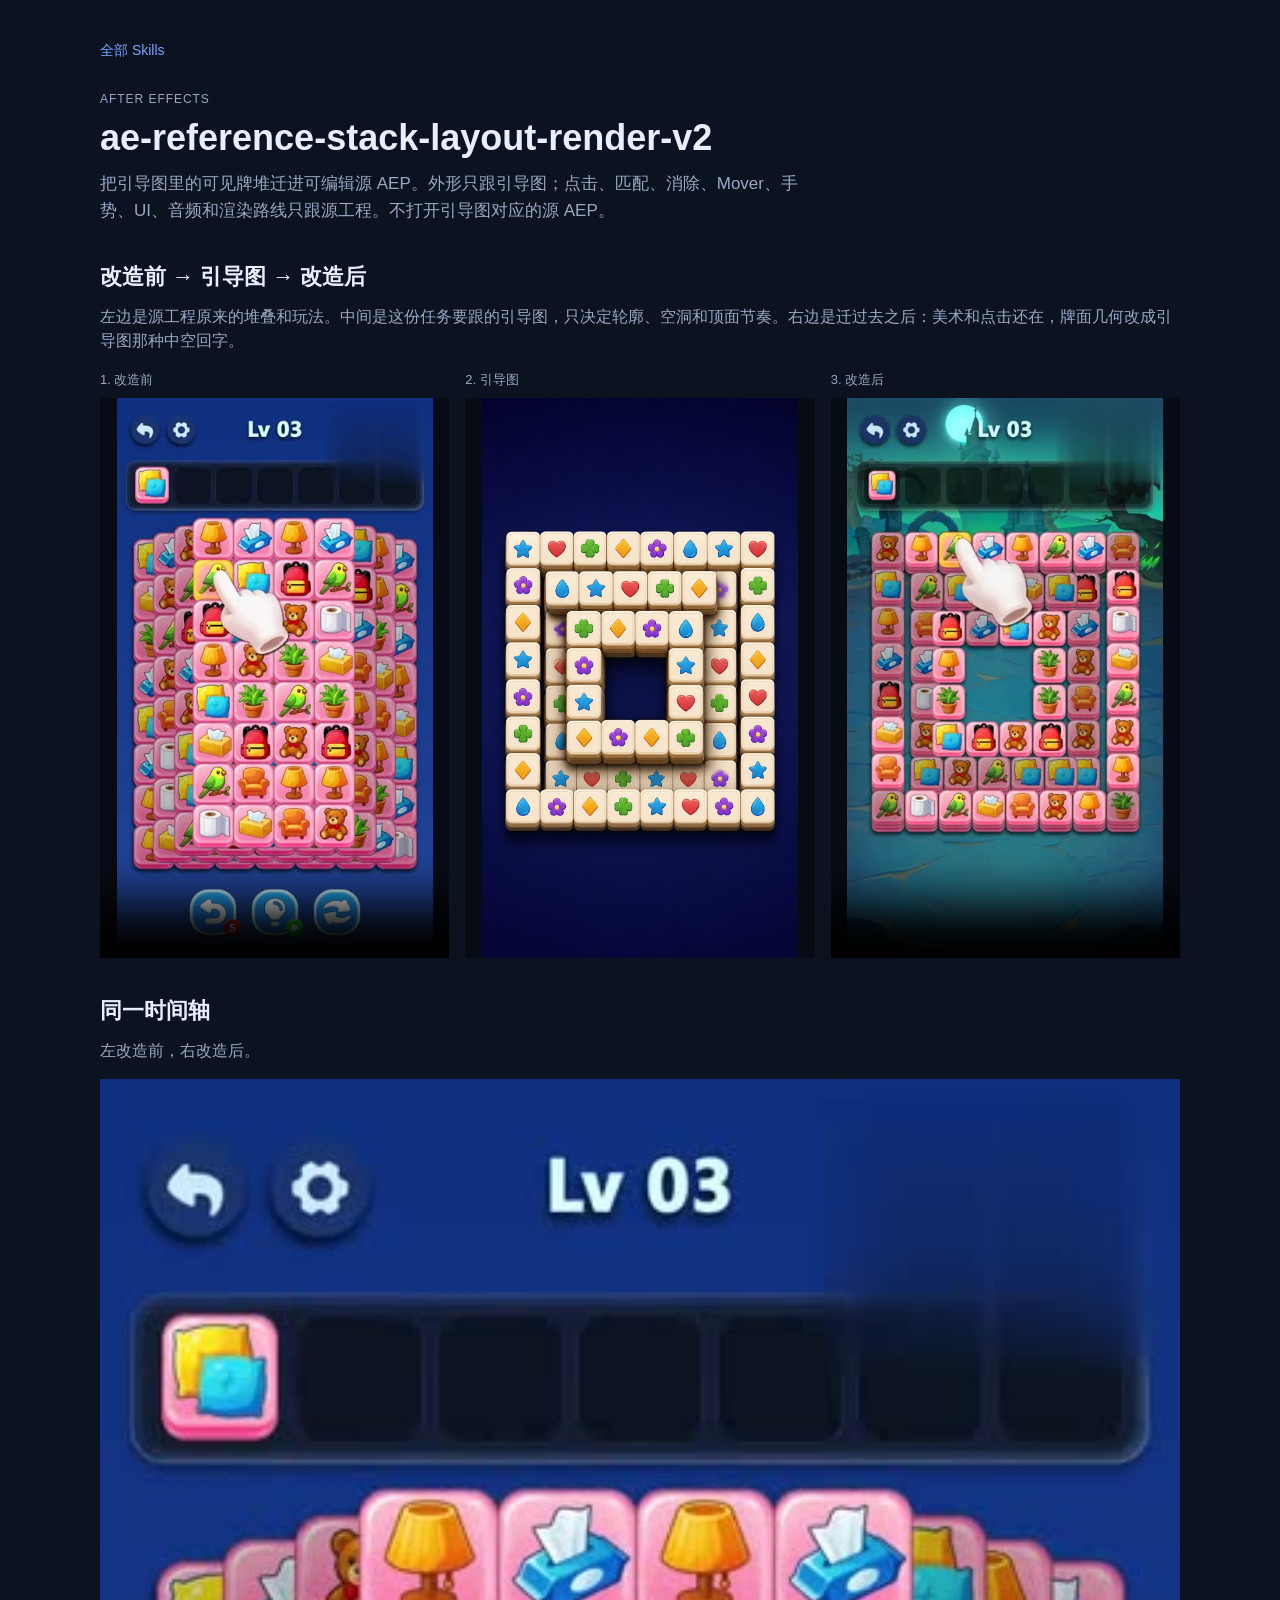
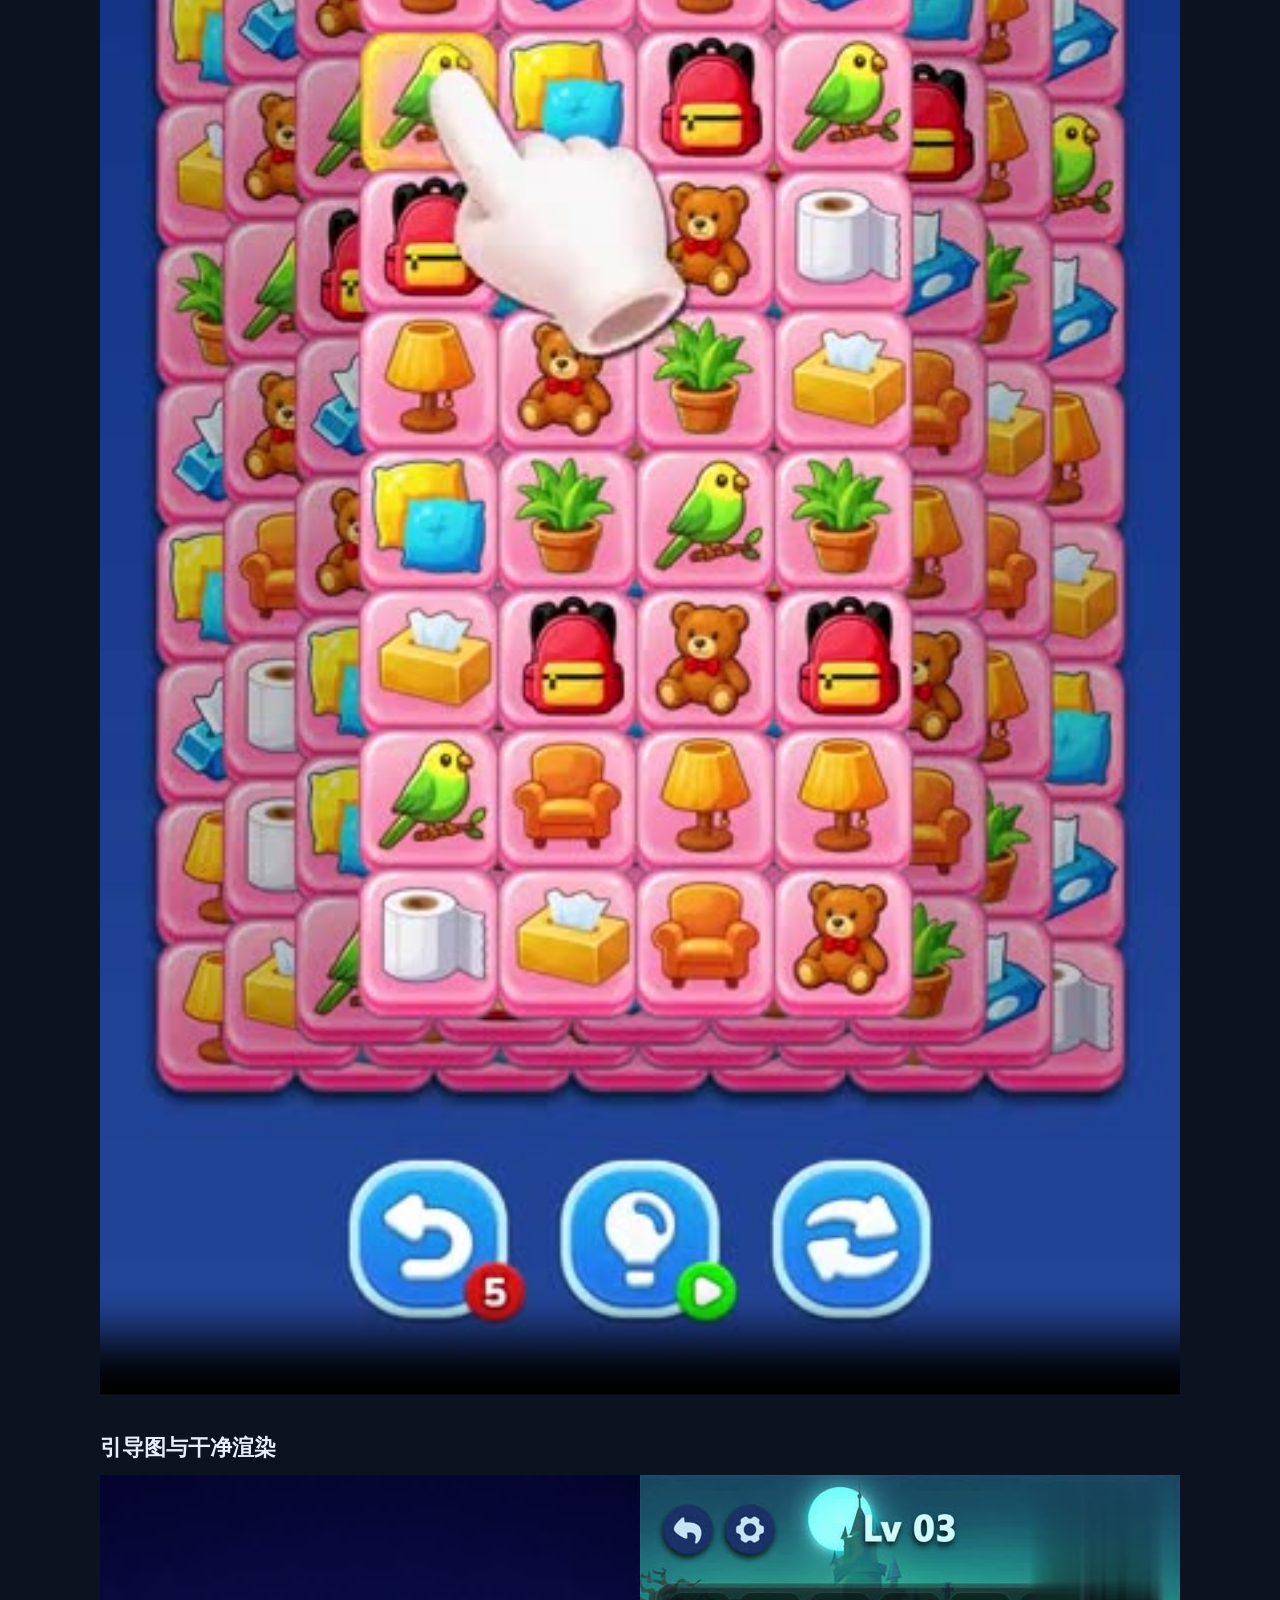
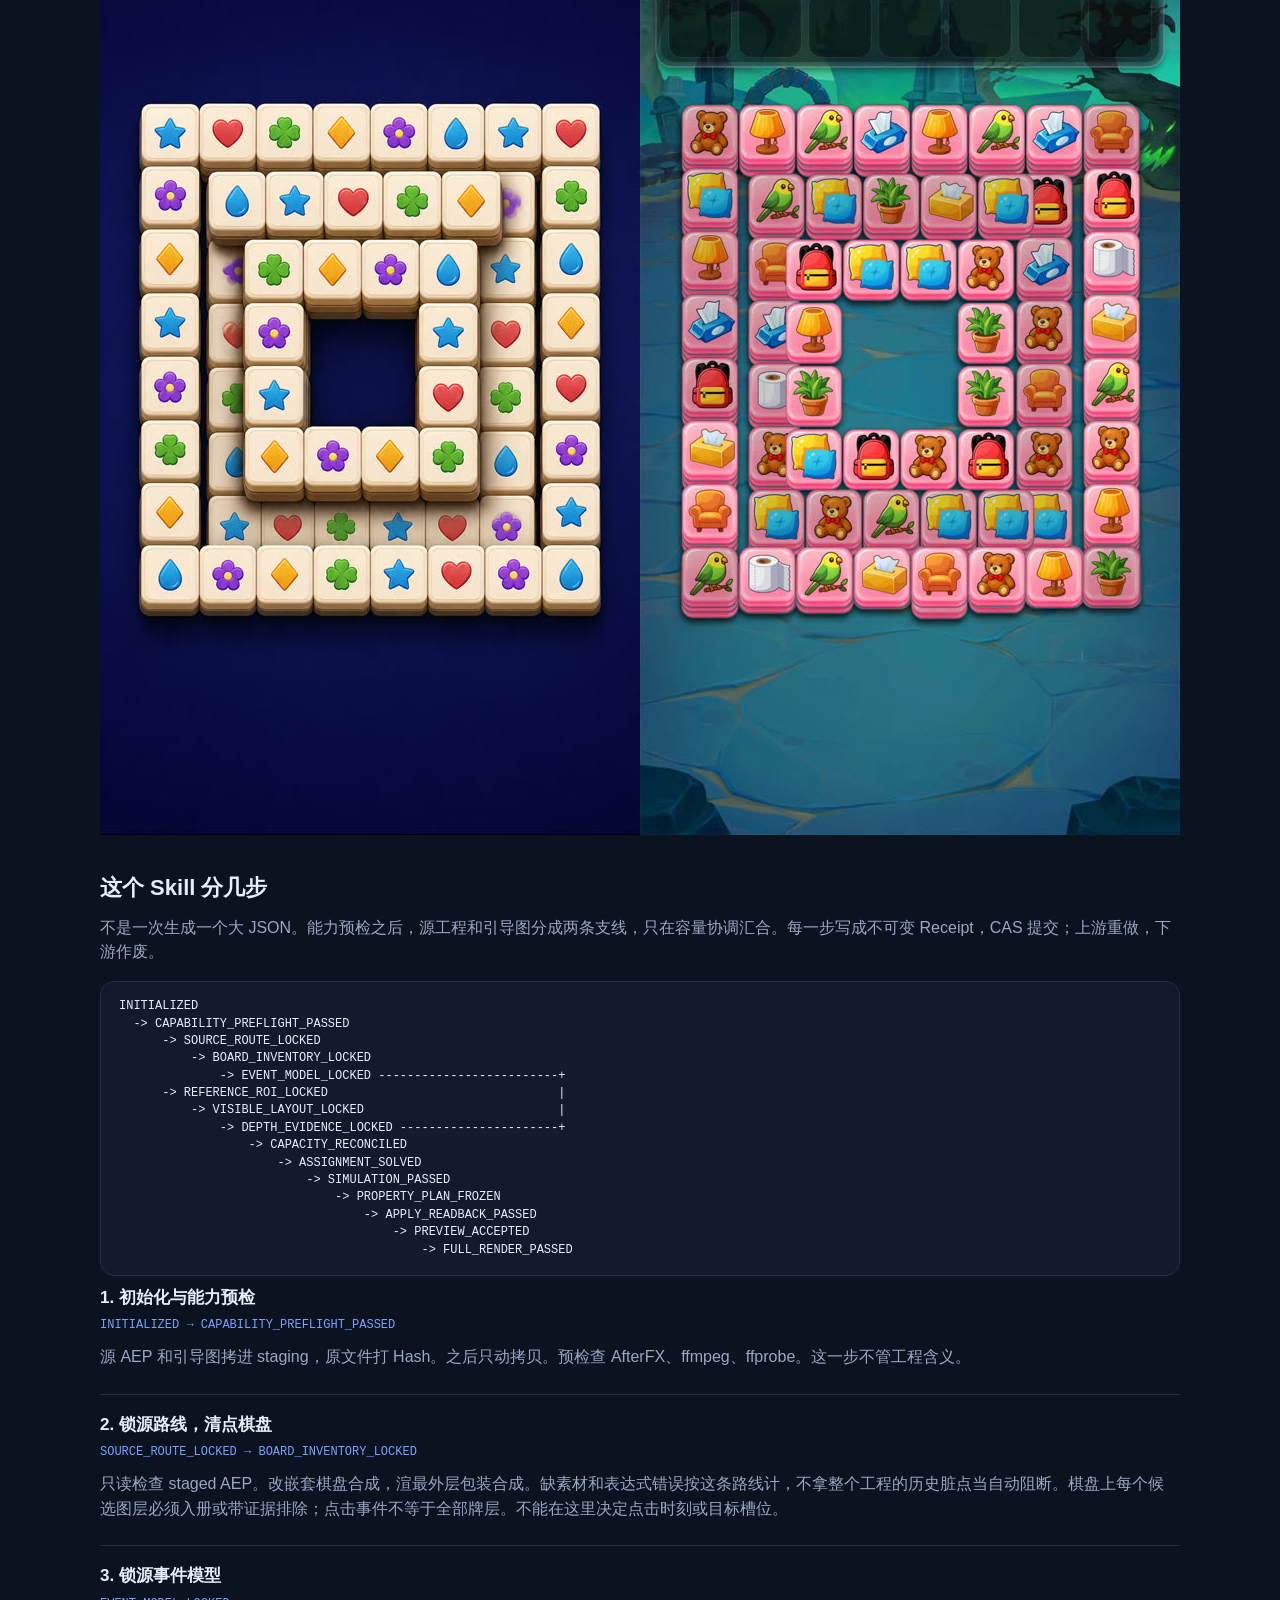
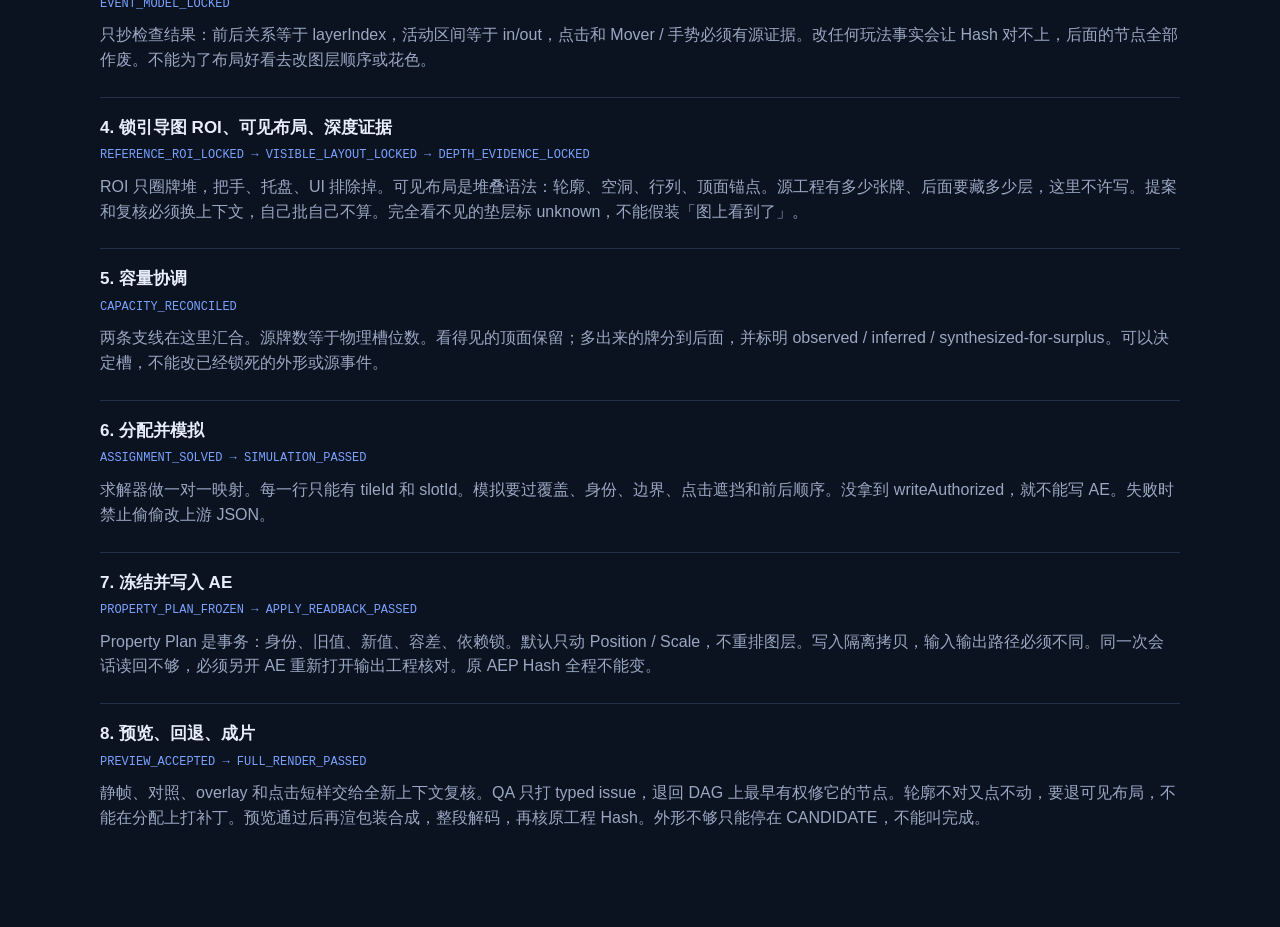
==== docs/skills/ae-reference-stack-layout-render.html @ 088fd4b7 "Add the AE and C4D Codex skill collection with the first stack-layout skill. Publish a catalog READM" ====
<!DOCTYPE html>
<html lang="zh-CN">
  <head>
    <meta charset="utf-8" />
    <meta name="viewport" content="width=device-width, initial-scale=1" />
    <title>ae-reference-stack-layout-render-v2</title>
    <link rel="stylesheet" href="../styles.css" />
  </head>
  <body>
    <main class="wrap">
      <nav><a href="../index.html">全部 Skills</a></nav>
      <p class="kicker">After Effects</p>
      <h1>ae-reference-stack-layout-render-v2</h1>
      <p class="lead">
        把引导图里的可见牌堆迁进可编辑源 AEP。外形只跟引导图；点击、匹配、消除、Mover、手势、UI、音频和渲染路线只跟源工程。不打开引导图对应的源 AEP。
      </p>

      <h2>改造前 → 引导图 → 改造后</h2>
      <p>
        左边是源工程原来的堆叠和玩法。中间是这份任务要跟的引导图，只决定轮廓、空洞和顶面节奏。右边是迁过去之后：美术和点击还在，牌面几何改成引导图那种中空回字。
      </p>
      <div class="story">
        <figure>
          <p class="label">1. 改造前</p>
          <video
            controls
            playsinline
            preload="metadata"
            poster="../assets/ae-reference-stack-layout-render/poster-before.jpg"
          >
            <source src="../assets/ae-reference-stack-layout-render/before.mp4" type="video/mp4" />
          </video>
        </figure>
        <figure>
          <p class="label">2. 引导图</p>
          <img
            src="../assets/ae-reference-stack-layout-render/reference.jpg"
            alt="引导图：目标堆叠"
          />
        </figure>
        <figure>
          <p class="label">3. 改造后</p>
          <video
            controls
            playsinline
            preload="metadata"
            poster="../assets/ae-reference-stack-layout-render/poster-after.jpg"
          >
            <source src="../assets/ae-reference-stack-layout-render/after.mp4" type="video/mp4" />
          </video>
        </figure>
      </div>

      <h2>同一时间轴</h2>
      <p>左改造前，右改造后。</p>
      <video
        controls
        playsinline
        preload="metadata"
        poster="../assets/ae-reference-stack-layout-render/poster-before.jpg"
      >
        <source src="../assets/ae-reference-stack-layout-render/comparison.mp4" type="video/mp4" />
      </video>

      <h2>引导图与干净渲染</h2>
      <img
        src="../assets/ae-reference-stack-layout-render/reference-vs-render.jpg"
        alt="引导图与干净渲染对照"
      />

      <h2>这个 Skill 分几步</h2>
      <p>
        不是一次生成一个大 JSON。能力预检之后，源工程和引导图分成两条支线，只在容量协调汇合。每一步写成不可变 Receipt，CAS 提交；上游重做，下游作废。
      </p>
      <pre class="graph">INITIALIZED
  -&gt; CAPABILITY_PREFLIGHT_PASSED
      -&gt; SOURCE_ROUTE_LOCKED
          -&gt; BOARD_INVENTORY_LOCKED
              -&gt; EVENT_MODEL_LOCKED -------------------------+
      -&gt; REFERENCE_ROI_LOCKED                                |
          -&gt; VISIBLE_LAYOUT_LOCKED                           |
              -&gt; DEPTH_EVIDENCE_LOCKED ----------------------+
                  -&gt; CAPACITY_RECONCILED
                      -&gt; ASSIGNMENT_SOLVED
                          -&gt; SIMULATION_PASSED
                              -&gt; PROPERTY_PLAN_FROZEN
                                  -&gt; APPLY_READBACK_PASSED
                                      -&gt; PREVIEW_ACCEPTED
                                          -&gt; FULL_RENDER_PASSED</pre>

      <section class="step">
        <h3>1. 初始化与能力预检</h3>
        <p class="nodes">INITIALIZED → CAPABILITY_PREFLIGHT_PASSED</p>
        <p>
          源 AEP 和引导图拷进 staging，原文件打 Hash。之后只动拷贝。预检查 AfterFX、ffmpeg、ffprobe。这一步不管工程含义。
        </p>
      </section>

      <section class="step">
        <h3>2. 锁源路线，清点棋盘</h3>
        <p class="nodes">SOURCE_ROUTE_LOCKED → BOARD_INVENTORY_LOCKED</p>
        <p>
          只读检查 staged AEP。改嵌套棋盘合成，渲最外层包装合成。缺素材和表达式错误按这条路线计，不拿整个工程的历史脏点当自动阻断。棋盘上每个候选图层必须入册或带证据排除；点击事件不等于全部牌层。不能在这里决定点击时刻或目标槽位。
        </p>
      </section>

      <section class="step">
        <h3>3. 锁源事件模型</h3>
        <p class="nodes">EVENT_MODEL_LOCKED</p>
        <p>
          只抄检查结果：前后关系等于 layerIndex，活动区间等于 in/out，点击和 Mover / 手势必须有源证据。改任何玩法事实会让 Hash 对不上，后面的节点全部作废。不能为了布局好看去改图层顺序或花色。
        </p>
      </section>

      <section class="step">
        <h3>4. 锁引导图 ROI、可见布局、深度证据</h3>
        <p class="nodes">REFERENCE_ROI_LOCKED → VISIBLE_LAYOUT_LOCKED → DEPTH_EVIDENCE_LOCKED</p>
        <p>
          ROI 只圈牌堆，把手、托盘、UI 排除掉。可见布局是堆叠语法：轮廓、空洞、行列、顶面锚点。源工程有多少张牌、后面要藏多少层，这里不许写。提案和复核必须换上下文，自己批自己不算。完全看不见的垫层标 unknown，不能假装「图上看到了」。
        </p>
      </section>

      <section class="step">
        <h3>5. 容量协调</h3>
        <p class="nodes">CAPACITY_RECONCILED</p>
        <p>
          两条支线在这里汇合。源牌数等于物理槽位数。看得见的顶面保留；多出来的牌分到后面，并标明 observed / inferred / synthesized-for-surplus。可以决定槽，不能改已经锁死的外形或源事件。
        </p>
      </section>

      <section class="step">
        <h3>6. 分配并模拟</h3>
        <p class="nodes">ASSIGNMENT_SOLVED → SIMULATION_PASSED</p>
        <p>
          求解器做一对一映射。每一行只能有 tileId 和 slotId。模拟要过覆盖、身份、边界、点击遮挡和前后顺序。没拿到 writeAuthorized，就不能写 AE。失败时禁止偷偷改上游 JSON。
        </p>
      </section>

      <section class="step">
        <h3>7. 冻结并写入 AE</h3>
        <p class="nodes">PROPERTY_PLAN_FROZEN → APPLY_READBACK_PASSED</p>
        <p>
          Property Plan 是事务：身份、旧值、新值、容差、依赖锁。默认只动 Position / Scale，不重排图层。写入隔离拷贝，输入输出路径必须不同。同一次会话读回不够，必须另开 AE 重新打开输出工程核对。原 AEP Hash 全程不能变。
        </p>
      </section>

      <section class="step">
        <h3>8. 预览、回退、成片</h3>
        <p class="nodes">PREVIEW_ACCEPTED → FULL_RENDER_PASSED</p>
        <p>
          静帧、对照、overlay 和点击短样交给全新上下文复核。QA 只打 typed issue，退回 DAG 上最早有权修它的节点。轮廓不对又点不动，要退可见布局，不能在分配上打补丁。预览通过后再渲包装合成，整段解码，再核原工程 Hash。外形不够只能停在 CANDIDATE，不能叫完成。
        </p>
      </section>
    </main>
  </body>
</html>
---- docs/styles.css ----
:root {
  --bg: #0b1220;
  --bg-card: #121a2b;
  --line: #243049;
  --text: #e8eefc;
  --muted: #9aa8c3;
  --accent: #7aa2ff;
}

* {
  box-sizing: border-box;
}

html,
body {
  margin: 0;
  padding: 0;
  background: var(--bg);
  color: var(--text);
  font-family: -apple-system, BlinkMacSystemFont, "Segoe UI", sans-serif;
  line-height: 1.55;
}

a {
  color: var(--accent);
  text-decoration: none;
}

a:hover {
  text-decoration: underline;
}

figure {
  margin: 0;
}

code {
  font-size: 0.95em;
}

.wrap {
  width: min(1080px, calc(100% - 40px));
  margin: 0 auto;
  padding: 40px 0 72px;
}

.kicker {
  color: var(--muted);
  letter-spacing: 0.08em;
  text-transform: uppercase;
  font-size: 12px;
  margin: 0 0 8px;
}

h1,
h2,
h3 {
  line-height: 1.2;
  font-weight: 600;
}

h1 {
  font-size: 36px;
  margin: 0 0 12px;
}

h2 {
  font-size: 22px;
  margin: 40px 0 14px;
}

p {
  color: var(--muted);
  margin: 0 0 16px;
}

.lead {
  max-width: 42em;
  font-size: 17px;
}

.card {
  background: var(--bg-card);
  border: 1px solid var(--line);
  border-radius: 14px;
  overflow: hidden;
}

.card-body {
  padding: 18px 20px 20px;
}

.grid-2 {
  display: grid;
  grid-template-columns: 1fr 1fr;
  gap: 16px;
}

.grid-stills {
  display: grid;
  grid-template-columns: 1fr 1fr;
  gap: 16px;
}

.story {
  display: grid;
  grid-template-columns: 1fr 1fr 1fr;
  gap: 16px;
  align-items: start;
}

.story video,
.story img {
  max-height: 560px;
  object-fit: contain;
  background: #070b14;
}

.story figcaption,
.step p {
  color: var(--muted);
}

.step {
  border-top: 1px solid var(--line);
  padding: 20px 0 8px;
}

.step:first-of-type {
  border-top: 0;
  padding-top: 0;
}

.step h3 {
  font-size: 17px;
  margin: 0 0 8px;
}

.step .nodes {
  font-size: 12px;
  color: var(--accent);
  margin: 0 0 10px;
  font-family: ui-monospace, SFMono-Regular, Menlo, monospace;
}

.graph {
  overflow-x: auto;
  background: var(--bg-card);
  border: 1px solid var(--line);
  border-radius: 14px;
  padding: 16px 18px;
  font-family: ui-monospace, SFMono-Regular, Menlo, monospace;
  font-size: 12px;
  line-height: 1.45;
  color: var(--text);
  white-space: pre;
}

video,
img {
  display: block;
  width: 100%;
  height: auto;
  background: #070b14;
}

.pair video {
  max-height: 640px;
  object-fit: contain;
}

.label {
  color: var(--muted);
  font-size: 13px;
  margin: 0 0 8px;
}

.skill-card {
  display: grid;
  grid-template-columns: 180px 1fr;
  gap: 0;
}

.skill-card img {
  height: 100%;
  object-fit: cover;
}

.meta {
  font-size: 13px;
  color: var(--muted);
}

nav {
  margin-bottom: 28px;
  color: var(--muted);
  font-size: 14px;
}

.actions {
  display: flex;
  flex-wrap: wrap;
  gap: 12px 18px;
  margin-top: 12px;
}

.note {
  border-top: 1px solid var(--line);
  margin-top: 48px;
  padding-top: 18px;
  font-size: 13px;
}

@media (max-width: 760px) {
  .grid-2,
  .grid-stills,
  .skill-card,
  .story {
    grid-template-columns: 1fr;
  }

  h1 {
    font-size: 28px;
  }
}
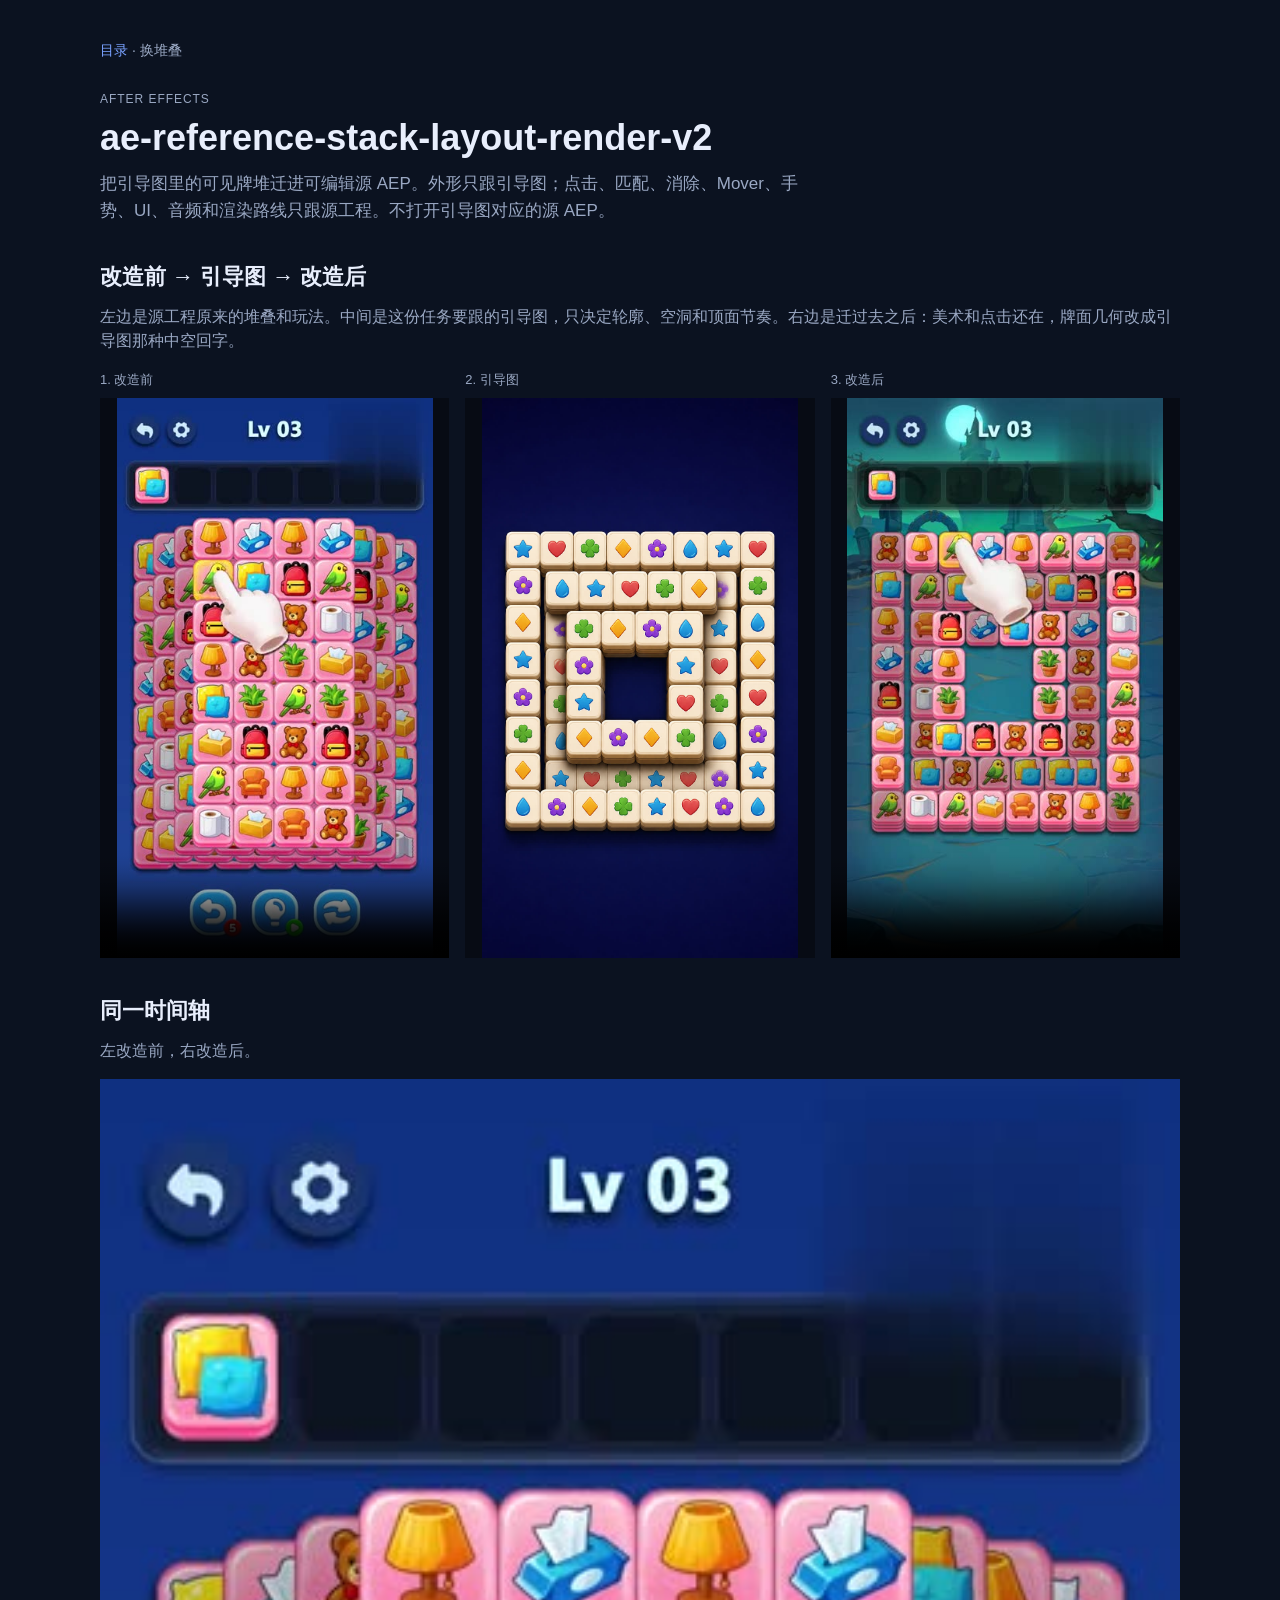
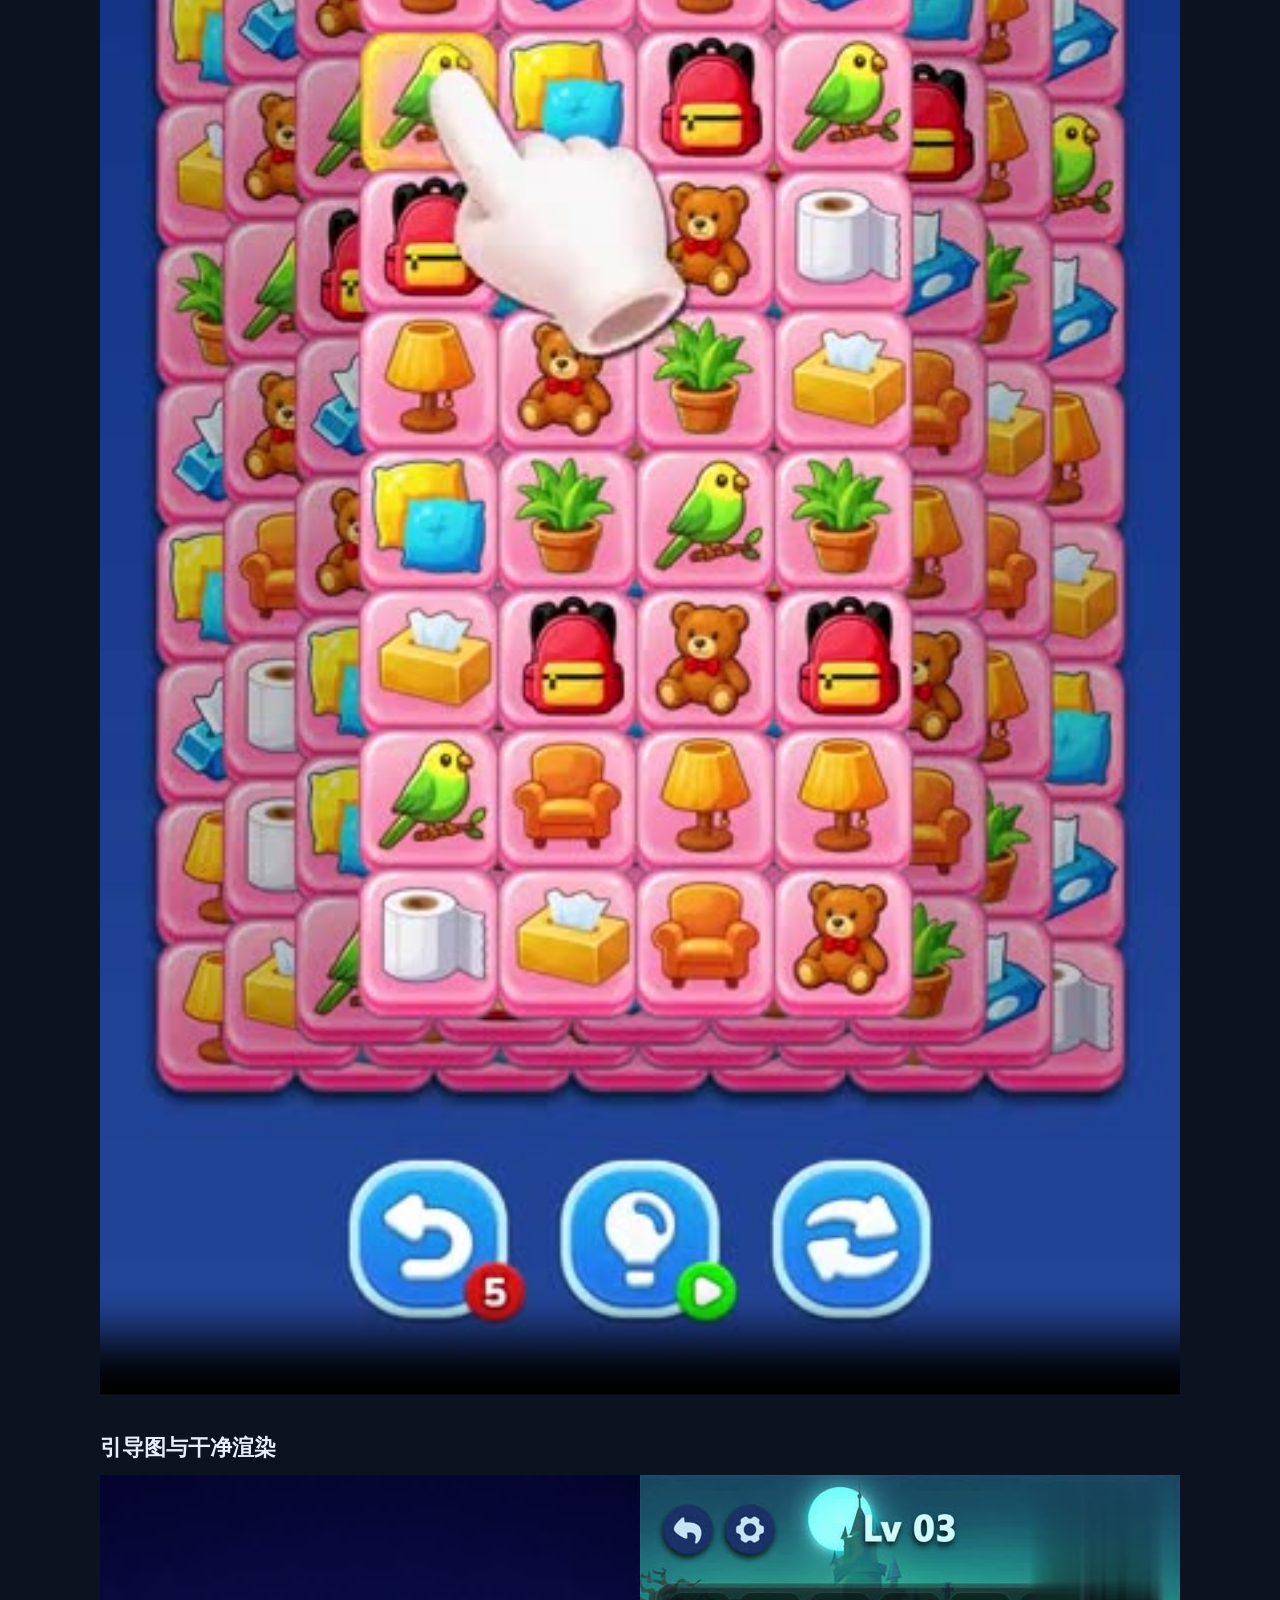
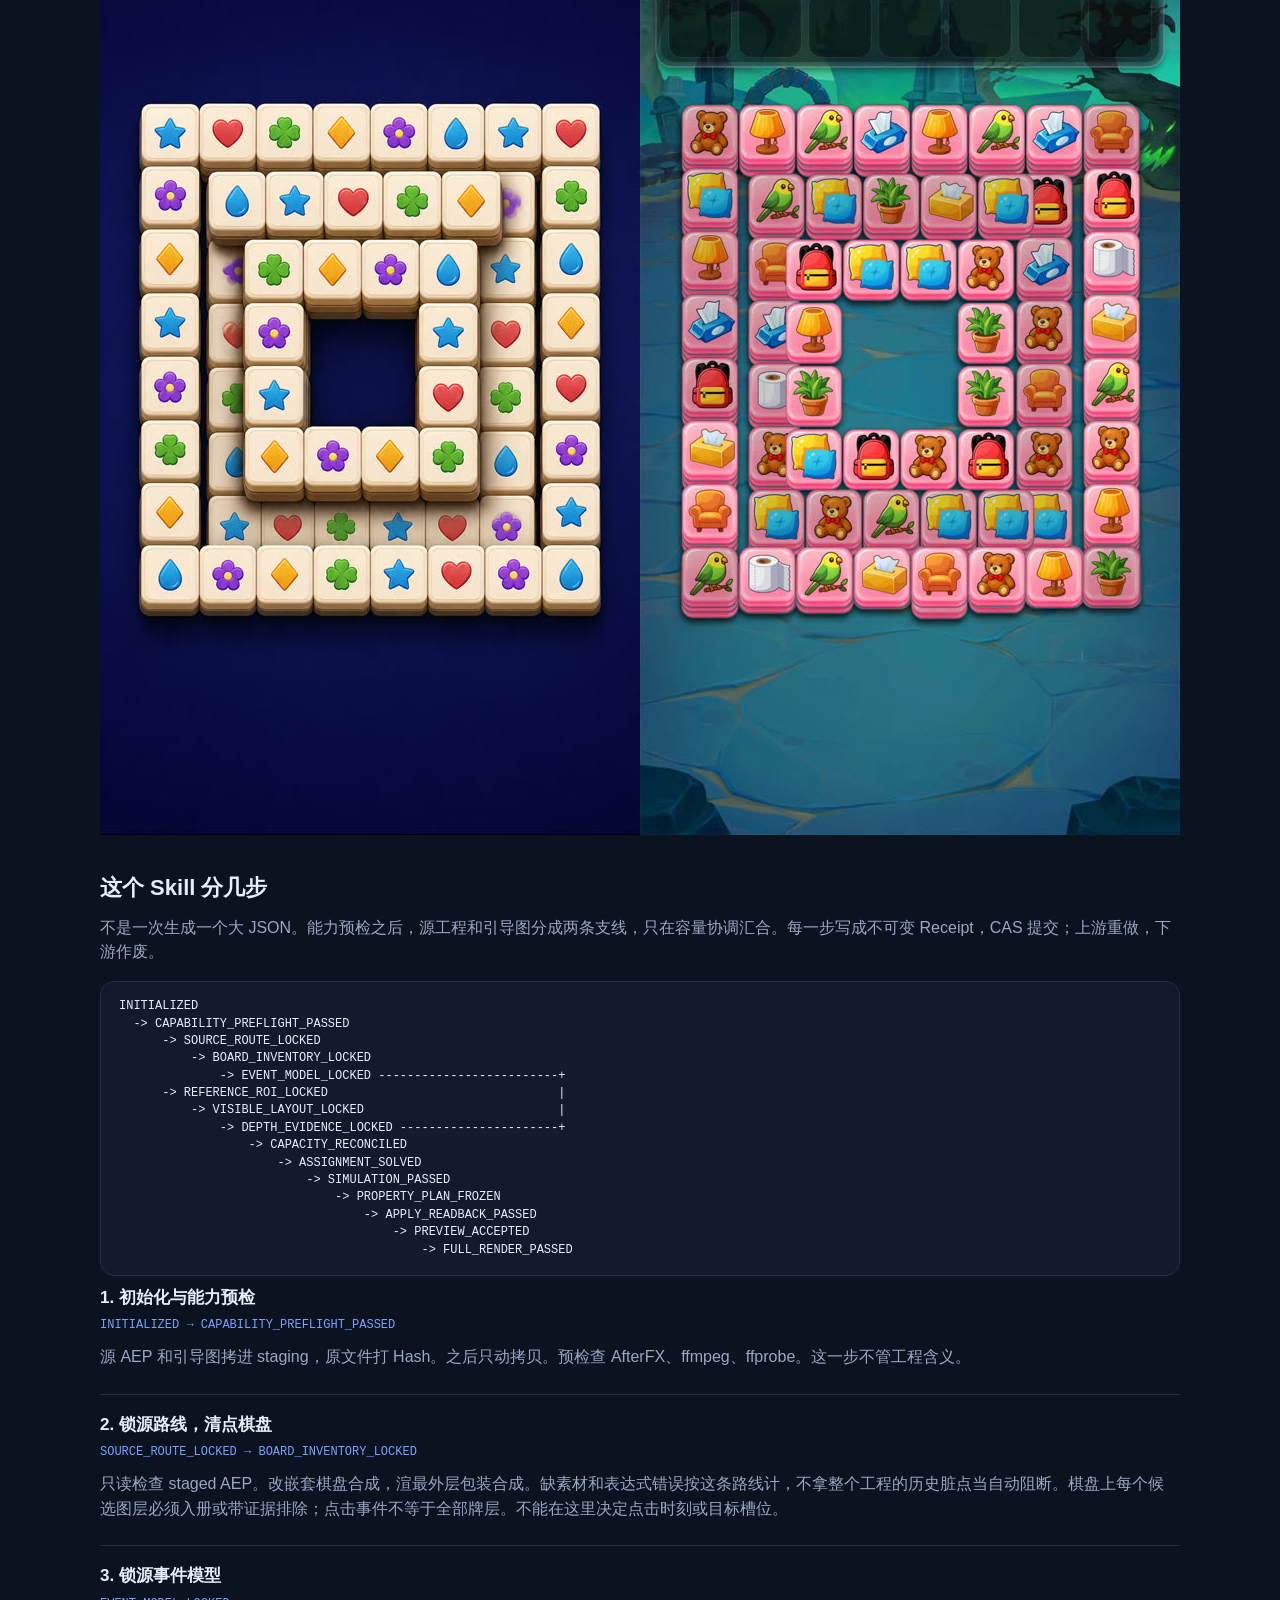
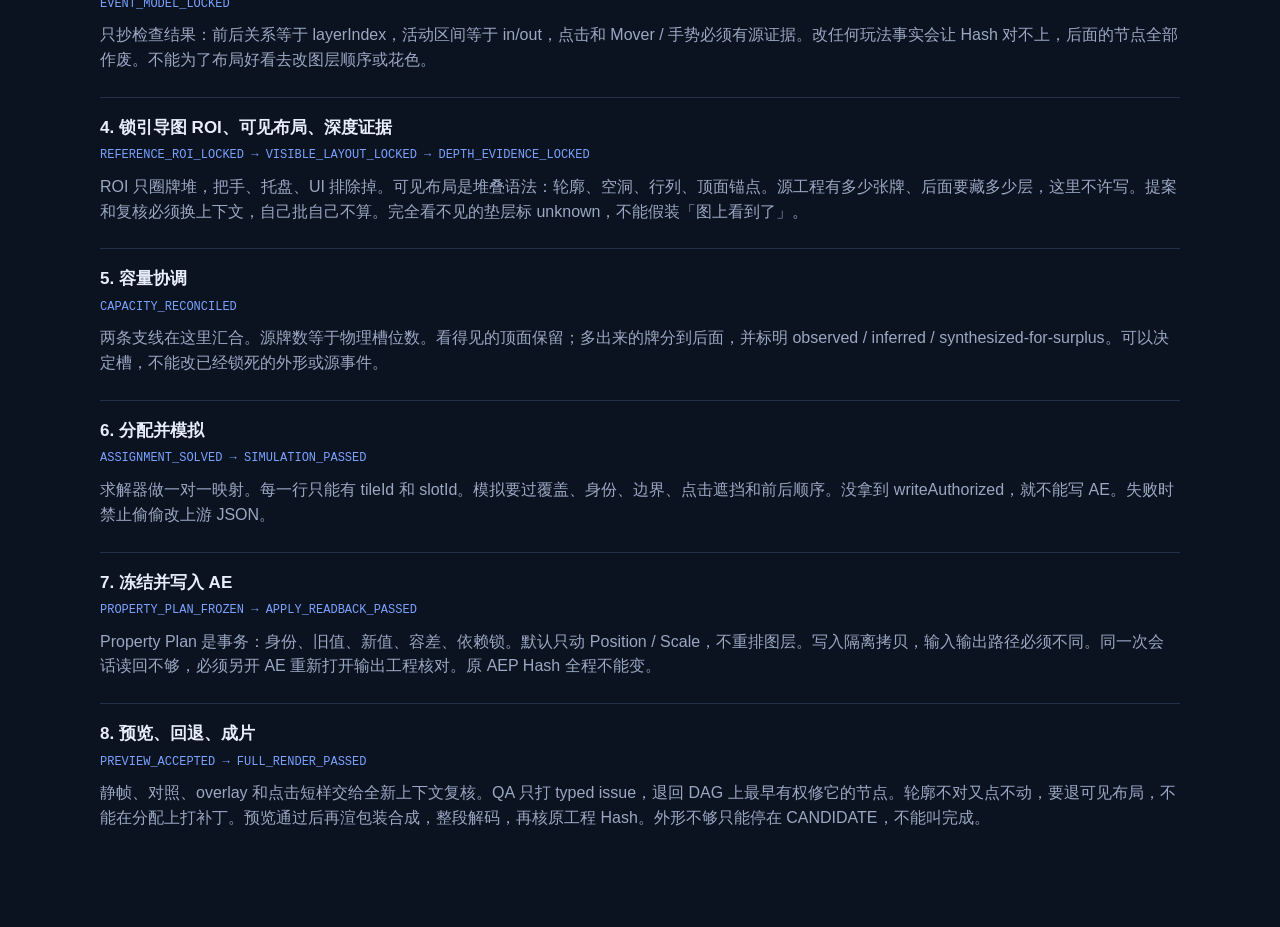
==== commit 3b22e12a: "Rebuild the catalog around six verified AE/Blender capabilities. Replace the single-skill homepage w" ====
--- a/docs/skills/ae-reference-stack-layout-render.html
+++ b/docs/skills/ae-reference-stack-layout-render.html
@@ -8,7 +8,7 @@
   </head>
   <body>
     <main class="wrap">
-      <nav><a href="../index.html">全部 Skills</a></nav>
+      <nav><a href="../index.html">目录</a> · 换堆叠</nav>
       <p class="kicker">After Effects</p>
       <h1>ae-reference-stack-layout-render-v2</h1>
       <p class="lead">
--- a/docs/styles.css
+++ b/docs/styles.css
@@ -223,3 +223,194 @@
     font-size: 28px;
   }
 }
+
+.wrap-wide {
+  width: min(1180px, calc(100% - 40px));
+}
+
+.toc {
+  display: flex;
+  flex-wrap: wrap;
+  gap: 8px 14px;
+  margin: 8px 0 28px;
+  padding: 0;
+  list-style: none;
+}
+
+.toc a {
+  color: var(--muted);
+  font-size: 14px;
+}
+
+.metrics {
+  display: grid;
+  grid-template-columns: repeat(4, minmax(0, 1fr));
+  gap: 12px;
+  margin: 8px 0 36px;
+}
+
+.metric {
+  background: var(--bg-card);
+  border: 1px solid var(--line);
+  border-radius: 14px;
+  padding: 16px 14px;
+  text-align: center;
+}
+
+.metric strong {
+  display: block;
+  color: var(--accent);
+  font-size: 26px;
+  line-height: 1.2;
+}
+
+.metric span {
+  display: block;
+  margin-top: 6px;
+  color: var(--muted);
+  font-size: 13px;
+}
+
+.cat {
+  padding: 8px 0 12px;
+  border-top: 1px solid var(--line);
+}
+
+.cat .tag {
+  margin: 28px 0 6px;
+  color: var(--accent);
+  font-size: 12px;
+  letter-spacing: 0.08em;
+  text-transform: uppercase;
+}
+
+.cat h2 {
+  margin-top: 0;
+}
+
+.pair {
+  display: grid;
+  grid-template-columns: minmax(180px, 0.7fr) minmax(280px, 1.3fr);
+  gap: 16px;
+  align-items: start;
+  margin: 16px 0 22px;
+}
+
+.panel {
+  background: var(--bg-card);
+  border: 1px solid var(--line);
+  border-radius: 14px;
+  padding: 12px;
+}
+
+.panel .label {
+  margin-bottom: 10px;
+}
+
+.panel img,
+.panel video {
+  width: 100%;
+  background: #070b14;
+  border-radius: 8px;
+}
+
+.v-portrait {
+  width: auto !important;
+  max-width: min(100%, 280px);
+  max-height: 480px;
+  margin: 0 auto;
+}
+
+.v-landscape {
+  width: 100%;
+  max-width: 640px;
+  max-height: 380px;
+  margin: 0 auto;
+  object-fit: contain;
+}
+
+.stack-grid,
+.two-grid {
+  display: grid;
+  gap: 16px;
+  margin: 16px 0 8px;
+}
+
+.stack-grid {
+  grid-template-columns: repeat(3, minmax(0, 1fr));
+}
+
+.two-grid {
+  grid-template-columns: 1fr 1.15fr;
+}
+
+.stack-card {
+  background: var(--bg-card);
+  border: 1px solid var(--line);
+  border-radius: 14px;
+  padding: 12px;
+}
+
+.stack-card img + .label {
+  margin-top: 12px;
+}
+
+.stack-card img,
+.stack-card video {
+  width: 100%;
+  max-height: 420px;
+  object-fit: contain;
+  background: #070b14;
+  border-radius: 8px;
+}
+
+.panel-narrow {
+  max-width: 320px;
+}
+
+.full-fig {
+  margin: 16px 0 8px;
+}
+
+.full-fig img {
+  width: 100%;
+  object-fit: contain;
+  background: #070b14;
+  border-radius: 12px;
+}
+
+.compare {
+  display: grid;
+  grid-template-columns: 1fr 1fr;
+  gap: 12px;
+  margin: 18px 0 8px;
+  font-size: 14px;
+}
+
+.compare div {
+  background: var(--bg-card);
+  border: 1px solid var(--line);
+  border-radius: 12px;
+  padding: 14px 16px;
+}
+
+.compare h3 {
+  margin: 0 0 8px;
+  font-size: 15px;
+}
+
+.caption {
+  color: var(--muted);
+  font-size: 13px;
+  margin: 8px 0 18px;
+}
+
+@media (max-width: 900px) {
+  .metrics,
+  .pair,
+  .stack-grid,
+  .two-grid,
+  .compare {
+    grid-template-columns: 1fr;
+  }
+}
